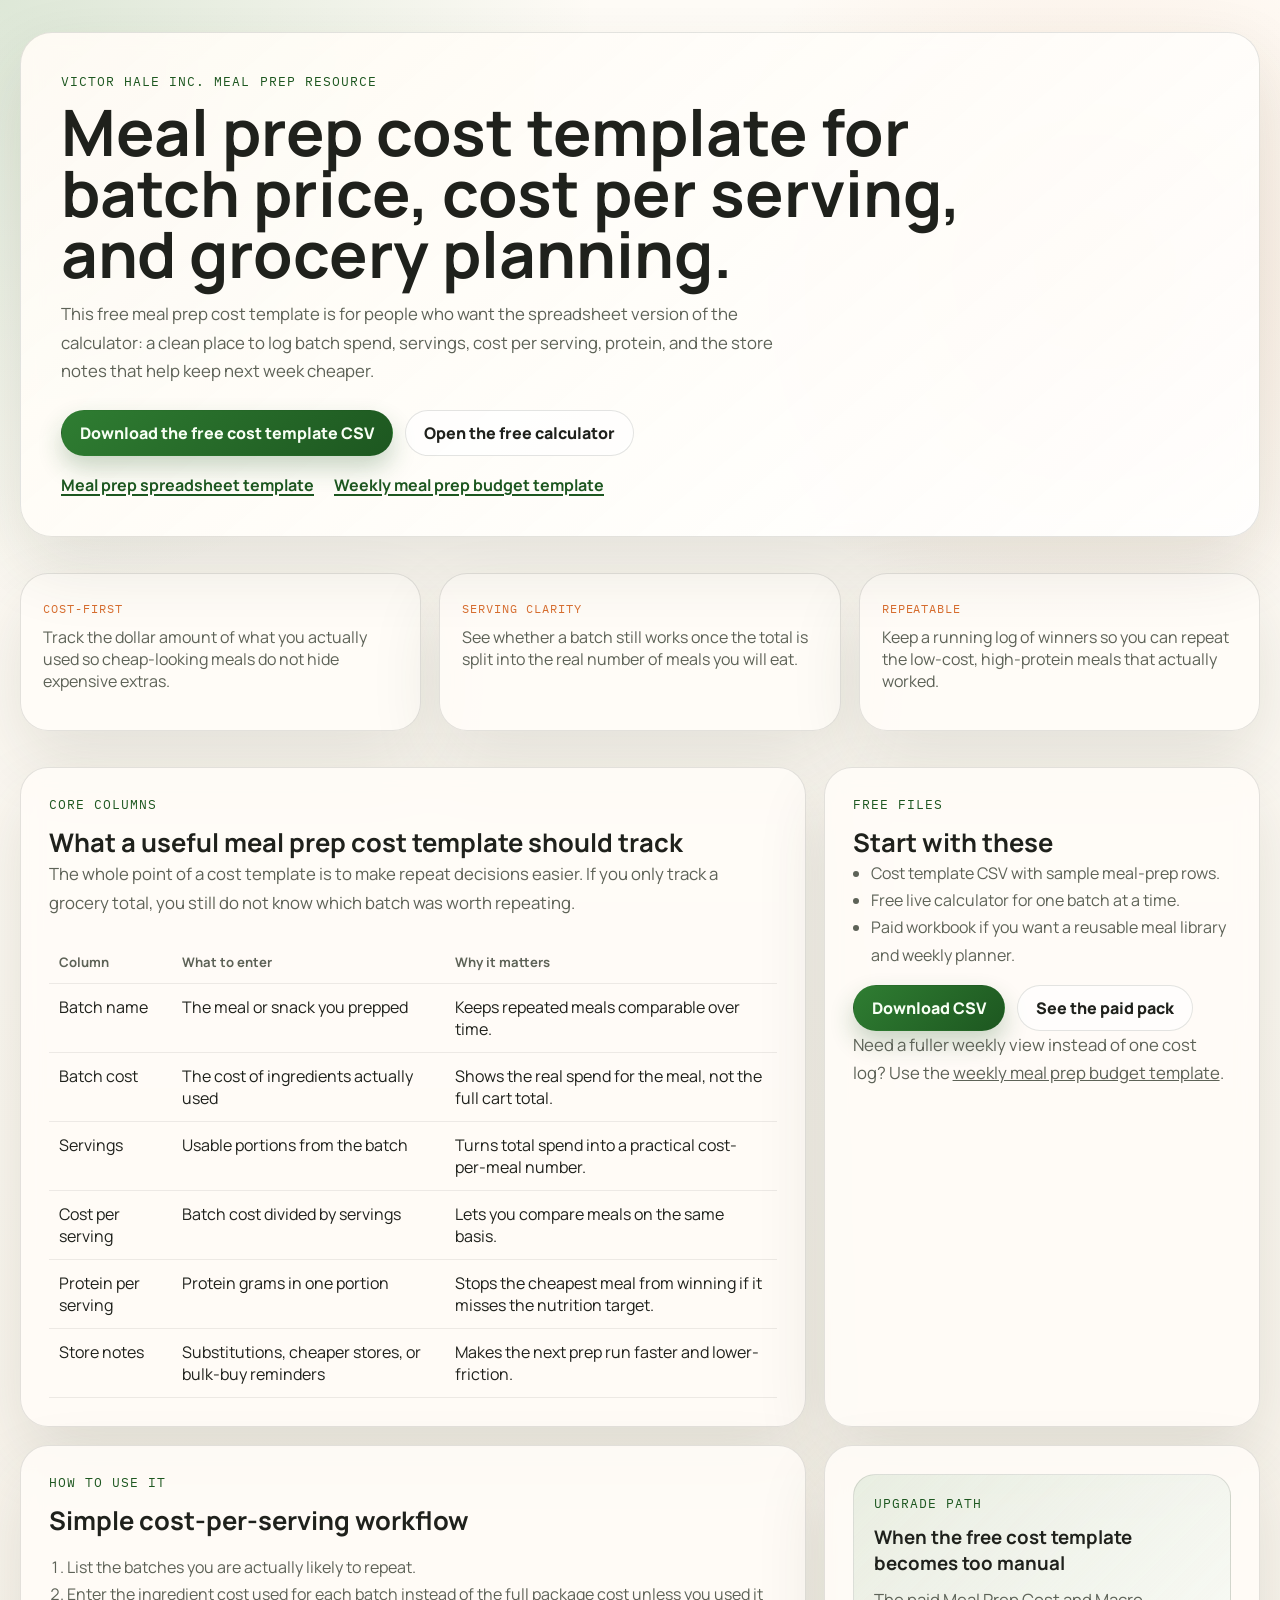
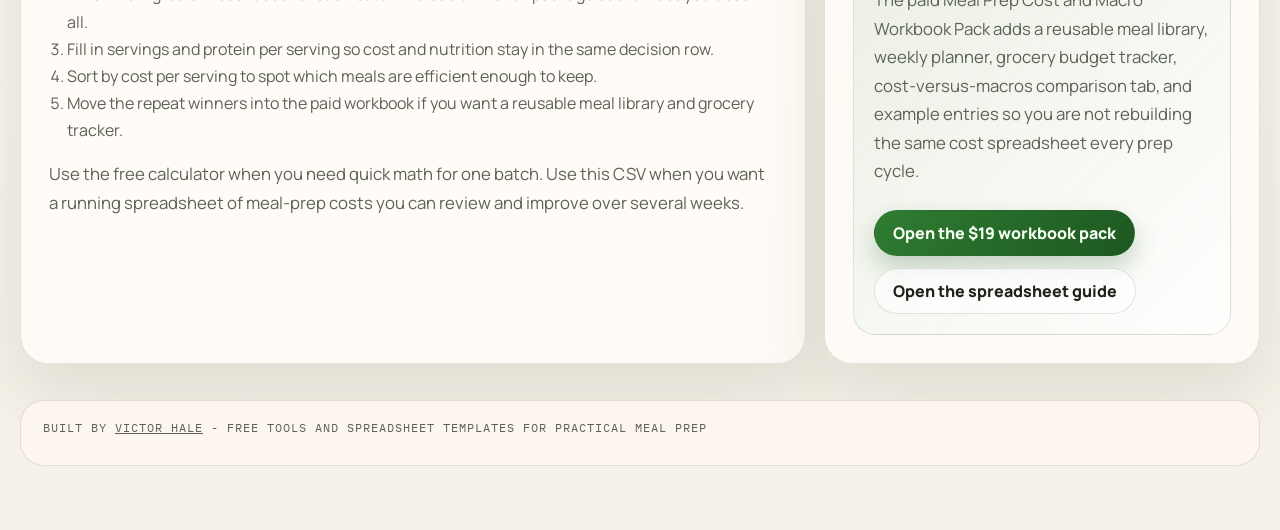
==== meal-prep-cost-template.html @ 1572016e "Add meal prep cost template SEO page" ====
<!doctype html>
<html lang="en">
  <head>
    <meta charset="utf-8">
    <meta name="viewport" content="width=device-width, initial-scale=1">
    <title>Meal Prep Cost Template</title>
    <meta
      name="description"
      content="Free meal prep cost template with batch cost, servings, cost per serving, and grocery notes for cheaper repeatable meal prep."
    >
    <link rel="preconnect" href="https://fonts.googleapis.com">
    <link rel="preconnect" href="https://fonts.gstatic.com" crossorigin>
    <link
      href="https://fonts.googleapis.com/css2?family=Manrope:wght@400;500;700;800&family=IBM+Plex+Mono:wght@400;500&display=swap"
      rel="stylesheet"
    >
    <link rel="stylesheet" href="styles.css">
  </head>
  <body>
    <div class="page-shell article-shell">
      <header class="hero">
        <p class="eyebrow">Victor Hale Inc. Meal Prep Resource</p>
        <h1>Meal prep cost template for batch price, cost per serving, and grocery planning.</h1>
        <p class="hero-copy">
          This free meal prep cost template is for people who want the spreadsheet version of the calculator:
          a clean place to log batch spend, servings, cost per serving, protein, and the store notes that help
          keep next week cheaper.
        </p>
        <div class="hero-actions">
          <a class="button button-primary" href="meal-prep-cost-template.csv">Download the free cost template CSV</a>
          <a class="button button-secondary" href="index.html">Open the free calculator</a>
        </div>
        <div class="resource-links">
          <a href="meal-prep-spreadsheet-template.html">Meal prep spreadsheet template</a>
          <a href="weekly-meal-prep-budget-template.html">Weekly meal prep budget template</a>
        </div>
      </header>

      <section class="proof-strip" aria-label="Meal prep cost template benefits">
        <article>
          <span>Cost-first</span>
          <p>Track the dollar amount of what you actually used so cheap-looking meals do not hide expensive extras.</p>
        </article>
        <article>
          <span>Serving clarity</span>
          <p>See whether a batch still works once the total is split into the real number of meals you will eat.</p>
        </article>
        <article>
          <span>Repeatable</span>
          <p>Keep a running log of winners so you can repeat the low-cost, high-protein meals that actually worked.</p>
        </article>
      </section>

      <main class="article-layout">
        <section class="card">
          <div class="card-head">
            <p class="kicker">Core columns</p>
            <h2>What a useful meal prep cost template should track</h2>
          </div>
          <p class="hero-copy">
            The whole point of a cost template is to make repeat decisions easier. If you only track a grocery total,
            you still do not know which batch was worth repeating.
          </p>
          <table class="template-table">
            <thead>
              <tr>
                <th>Column</th>
                <th>What to enter</th>
                <th>Why it matters</th>
              </tr>
            </thead>
            <tbody>
              <tr>
                <td>Batch name</td>
                <td>The meal or snack you prepped</td>
                <td>Keeps repeated meals comparable over time.</td>
              </tr>
              <tr>
                <td>Batch cost</td>
                <td>The cost of ingredients actually used</td>
                <td>Shows the real spend for the meal, not the full cart total.</td>
              </tr>
              <tr>
                <td>Servings</td>
                <td>Usable portions from the batch</td>
                <td>Turns total spend into a practical cost-per-meal number.</td>
              </tr>
              <tr>
                <td>Cost per serving</td>
                <td>Batch cost divided by servings</td>
                <td>Lets you compare meals on the same basis.</td>
              </tr>
              <tr>
                <td>Protein per serving</td>
                <td>Protein grams in one portion</td>
                <td>Stops the cheapest meal from winning if it misses the nutrition target.</td>
              </tr>
              <tr>
                <td>Store notes</td>
                <td>Substitutions, cheaper stores, or bulk-buy reminders</td>
                <td>Makes the next prep run faster and lower-friction.</td>
              </tr>
            </tbody>
          </table>
        </section>

        <aside class="card">
          <div class="card-head">
            <p class="kicker">Free files</p>
            <h2>Start with these</h2>
          </div>
          <ul class="check-list">
            <li>Cost template CSV with sample meal-prep rows.</li>
            <li>Free live calculator for one batch at a time.</li>
            <li>Paid workbook if you want a reusable meal library and weekly planner.</li>
          </ul>
          <div class="hero-actions">
            <a class="button button-primary" href="meal-prep-cost-template.csv">Download CSV</a>
            <a class="button button-secondary" href="https://victorhale1.gumroad.com/l/czrjg" target="_blank" rel="noopener">See the paid pack</a>
          </div>
          <p class="hero-copy">
            Need a fuller weekly view instead of one cost log? Use the
            <a href="weekly-meal-prep-budget-template.html">weekly meal prep budget template</a>.
          </p>
        </aside>

        <section class="card">
          <div class="card-head">
            <p class="kicker">How to use it</p>
            <h2>Simple cost-per-serving workflow</h2>
          </div>
          <ol class="number-list">
            <li>List the batches you are actually likely to repeat.</li>
            <li>Enter the ingredient cost used for each batch instead of the full package cost unless you used it all.</li>
            <li>Fill in servings and protein per serving so cost and nutrition stay in the same decision row.</li>
            <li>Sort by cost per serving to spot which meals are efficient enough to keep.</li>
            <li>Move the repeat winners into the paid workbook if you want a reusable meal library and grocery tracker.</li>
          </ol>
          <p class="hero-copy">
            Use the free calculator when you need quick math for one batch. Use this CSV when you want a running spreadsheet
            of meal-prep costs you can review and improve over several weeks.
          </p>
        </section>

        <section class="card">
          <div class="cta-box">
            <p class="kicker">Upgrade path</p>
            <h3>When the free cost template becomes too manual</h3>
            <p class="hero-copy">
              The paid Meal Prep Cost and Macro Workbook Pack adds a reusable meal library, weekly planner, grocery budget tracker,
              cost-versus-macros comparison tab, and example entries so you are not rebuilding the same cost spreadsheet every prep cycle.
            </p>
            <div class="hero-actions">
              <a class="button button-primary" href="https://victorhale1.gumroad.com/l/czrjg" target="_blank" rel="noopener">Open the $19 workbook pack</a>
              <a class="button button-secondary" href="meal-prep-spreadsheet-template.html">Open the spreadsheet guide</a>
            </div>
          </div>
        </section>
      </main>

      <footer class="source-note">
        <p>Built by <a href="https://victorhale1.gumroad.com" target="_blank" rel="noopener">Victor Hale</a> - Free tools and spreadsheet templates for practical meal prep</p>
      </footer>
    </div>
  </body>
</html>
---- styles.css ----
:root {
  --bg: #f6f1e8;
  --paper: rgba(255, 252, 247, 0.88);
  --ink: #1f211c;
  --muted: #5d6257;
  --line: rgba(31, 33, 28, 0.12);
  --accent: #2f7d32;
  --accent-dark: #1d5720;
  --accent-soft: #dff0d4;
  --grain: #d86e2f;
  --shadow: 0 28px 70px rgba(48, 54, 37, 0.12);
}

* {
  box-sizing: border-box;
}

html {
  scroll-behavior: smooth;
}

body {
  margin: 0;
  font-family: "Manrope", sans-serif;
  color: var(--ink);
  background:
    radial-gradient(circle at top left, rgba(47, 125, 50, 0.16), transparent 24%),
    radial-gradient(circle at 85% 12%, rgba(216, 110, 47, 0.12), transparent 18%),
    linear-gradient(180deg, #fffcf7 0%, var(--bg) 100%);
}

a {
  color: inherit;
}

button,
input,
select,
textarea {
  font: inherit;
}

.page-shell {
  width: min(1240px, calc(100% - 32px));
  margin: 0 auto;
  padding: 32px 0 64px;
}

.hero,
.card,
.source-note {
  backdrop-filter: blur(10px);
}

.hero {
  padding: 40px;
  border: 1px solid var(--line);
  border-radius: 32px;
  background: linear-gradient(140deg, rgba(255, 251, 244, 0.96), rgba(255, 255, 255, 0.84));
  box-shadow: var(--shadow);
}

.eyebrow,
.kicker,
.proof-strip span,
.source-note {
  font-family: "IBM Plex Mono", monospace;
  text-transform: uppercase;
  letter-spacing: 0.08em;
}

.eyebrow,
.kicker {
  color: var(--accent-dark);
  font-size: 0.8rem;
  margin: 0 0 12px;
}

h1,
h2,
h3,
p,
ul {
  margin-top: 0;
}

h1 {
  max-width: 900px;
  margin-bottom: 16px;
  font-size: clamp(2.6rem, 5vw, 5.2rem);
  line-height: 0.95;
}

.hero-copy {
  max-width: 760px;
  margin-bottom: 24px;
  color: var(--muted);
  font-size: 1.05rem;
  line-height: 1.7;
}

.hero-actions {
  display: flex;
  flex-wrap: wrap;
  gap: 12px;
}

.resource-links {
  display: flex;
  flex-wrap: wrap;
  gap: 12px 20px;
  margin-top: 18px;
}

.resource-links a {
  color: var(--accent-dark);
  font-weight: 700;
  text-decoration-thickness: 2px;
  text-underline-offset: 0.18em;
}

.button,
.icon-button {
  display: inline-flex;
  align-items: center;
  justify-content: center;
  min-height: 46px;
  padding: 0 18px;
  border-radius: 999px;
  border: 1px solid var(--line);
  text-decoration: none;
  font-weight: 800;
  transition: transform 160ms ease, box-shadow 160ms ease;
  cursor: pointer;
}

.button:hover,
.icon-button:hover {
  transform: translateY(-1px);
}

.button-primary {
  color: #f7fff4;
  background: linear-gradient(135deg, var(--accent), var(--accent-dark));
  border-color: transparent;
  box-shadow: 0 12px 24px rgba(29, 87, 32, 0.24);
}

.button-secondary,
.icon-button {
  background: rgba(255, 255, 255, 0.66);
}

.proof-strip,
.content-grid,
.results-panel,
.summary-grid,
.workflow-list {
  display: grid;
  gap: 18px;
}

.proof-strip {
  margin: 18px 0;
  grid-template-columns: repeat(3, minmax(0, 1fr));
}

.proof-strip article,
.card {
  border: 1px solid var(--line);
  border-radius: 28px;
  background: var(--paper);
  box-shadow: var(--shadow);
}

.proof-strip article {
  padding: 22px;
}

.proof-strip span {
  display: inline-block;
  margin-bottom: 10px;
  color: var(--grain);
  font-size: 0.75rem;
}

.proof-strip p,
.micro-note,
.workflow-list p,
.bullet-list,
.source-note,
.summary-text,
.stack-item p,
.hero-copy {
  color: var(--muted);
}

.content-grid {
  grid-template-columns: minmax(0, 1.55fr) minmax(300px, 0.88fr);
  align-items: start;
}

.card {
  padding: 28px;
}

.calculator-card {
  grid-row: span 2;
}

.card-head h2,
.panel-head h3,
.table-head h3 {
  margin-bottom: 0;
  font-size: clamp(1.45rem, 2vw, 2.35rem);
}

.recipe-head,
.table-head {
  display: flex;
  gap: 14px;
  align-items: end;
  justify-content: space-between;
}

.recipe-head {
  margin: 24px 0 18px;
  flex-wrap: wrap;
}

.recipe-head label {
  flex: 1 1 240px;
}

.table-card,
.panel,
.result-box,
.workflow-list article {
  border: 1px solid var(--line);
  border-radius: 22px;
  background: rgba(255, 255, 255, 0.66);
}

.table-card,
.panel,
.workflow-list article {
  padding: 20px;
}

label {
  display: grid;
  gap: 8px;
  font-weight: 600;
}

input,
select,
textarea {
  width: 100%;
  padding: 13px 14px;
  border: 1px solid rgba(31, 33, 28, 0.14);
  border-radius: 16px;
  background: rgba(255, 255, 255, 0.92);
}

.ingredient-table-wrap {
  overflow-x: auto;
  margin-top: 18px;
}

.ingredient-table {
  width: 100%;
  min-width: 980px;
  border-collapse: collapse;
}

.ingredient-table th,
.ingredient-table td {
  padding: 10px 8px;
  border-bottom: 1px solid rgba(31, 33, 28, 0.08);
  text-align: left;
  vertical-align: top;
}

.ingredient-table th {
  font-size: 0.82rem;
  color: var(--muted);
}

.ingredient-table td:first-child {
  min-width: 180px;
}

.ingredient-table td:last-child {
  width: 60px;
}

.icon-button {
  min-height: 40px;
  width: 40px;
  padding: 0;
}

.results-panel {
  margin: 18px 0;
  grid-template-columns: repeat(2, minmax(0, 1fr));
}

.result-box {
  padding: 18px;
}

.result-box span {
  display: block;
  margin-bottom: 8px;
  color: var(--muted);
  font-size: 0.82rem;
}

.result-box strong {
  font-size: clamp(1.32rem, 2vw, 1.9rem);
}

.result-box.accent {
  background: linear-gradient(135deg, rgba(47, 125, 50, 0.16), rgba(223, 240, 212, 0.75));
}

.summary-grid {
  grid-template-columns: repeat(2, minmax(0, 1fr));
}

.stack-list {
  display: grid;
  gap: 12px;
}

.stack-item {
  padding: 14px 16px;
  border: 1px solid rgba(31, 33, 28, 0.08);
  border-radius: 18px;
  background: rgba(255, 255, 255, 0.82);
}

.stack-item div {
  display: flex;
  justify-content: space-between;
  gap: 12px;
  margin-bottom: 6px;
}

.stack-item strong {
  font-size: 1rem;
}

.stack-item span,
.empty-state {
  color: var(--muted);
}

.empty-state {
  margin: 0;
  line-height: 1.6;
}

.copy-panel {
  margin-top: 18px;
}

textarea {
  min-height: 170px;
  resize: vertical;
  margin: 12px 0 16px;
}

.bullet-list {
  padding-left: 18px;
  line-height: 1.7;
}

.source-note {
  margin-top: 18px;
  padding: 18px 22px;
  border: 1px solid var(--line);
  border-radius: 24px;
  background: rgba(255, 248, 241, 0.8);
  font-size: 0.78rem;
}

.article-shell {
  display: grid;
  gap: 18px;
}

.article-layout {
  display: grid;
  grid-template-columns: minmax(0, 1.35fr) minmax(280px, 0.75fr);
  gap: 18px;
  align-items: start;
}

.article-layout .card {
  height: 100%;
}

.check-list,
.number-list {
  padding-left: 18px;
  line-height: 1.7;
  color: var(--muted);
}

.template-table {
  width: 100%;
  border-collapse: collapse;
  margin-top: 16px;
}

.template-table th,
.template-table td {
  padding: 12px 10px;
  border-bottom: 1px solid rgba(31, 33, 28, 0.08);
  text-align: left;
  vertical-align: top;
}

.template-table th {
  font-size: 0.82rem;
  color: var(--muted);
}

.cta-box {
  border: 1px solid var(--line);
  border-radius: 22px;
  padding: 20px;
  background: linear-gradient(135deg, rgba(47, 125, 50, 0.1), rgba(255, 255, 255, 0.82));
}

.cta-box h3 {
  margin-bottom: 10px;
}

@media (max-width: 960px) {
  .article-layout {
    grid-template-columns: 1fr;
  }
}

@media (max-width: 960px) {
  .content-grid,
  .proof-strip,
  .summary-grid,
  .results-panel {
    grid-template-columns: 1fr;
  }

  .hero,
  .card {
    padding: 24px;
  }

  .page-shell {
    width: min(100% - 20px, 1240px);
    padding-top: 20px;
  }
}
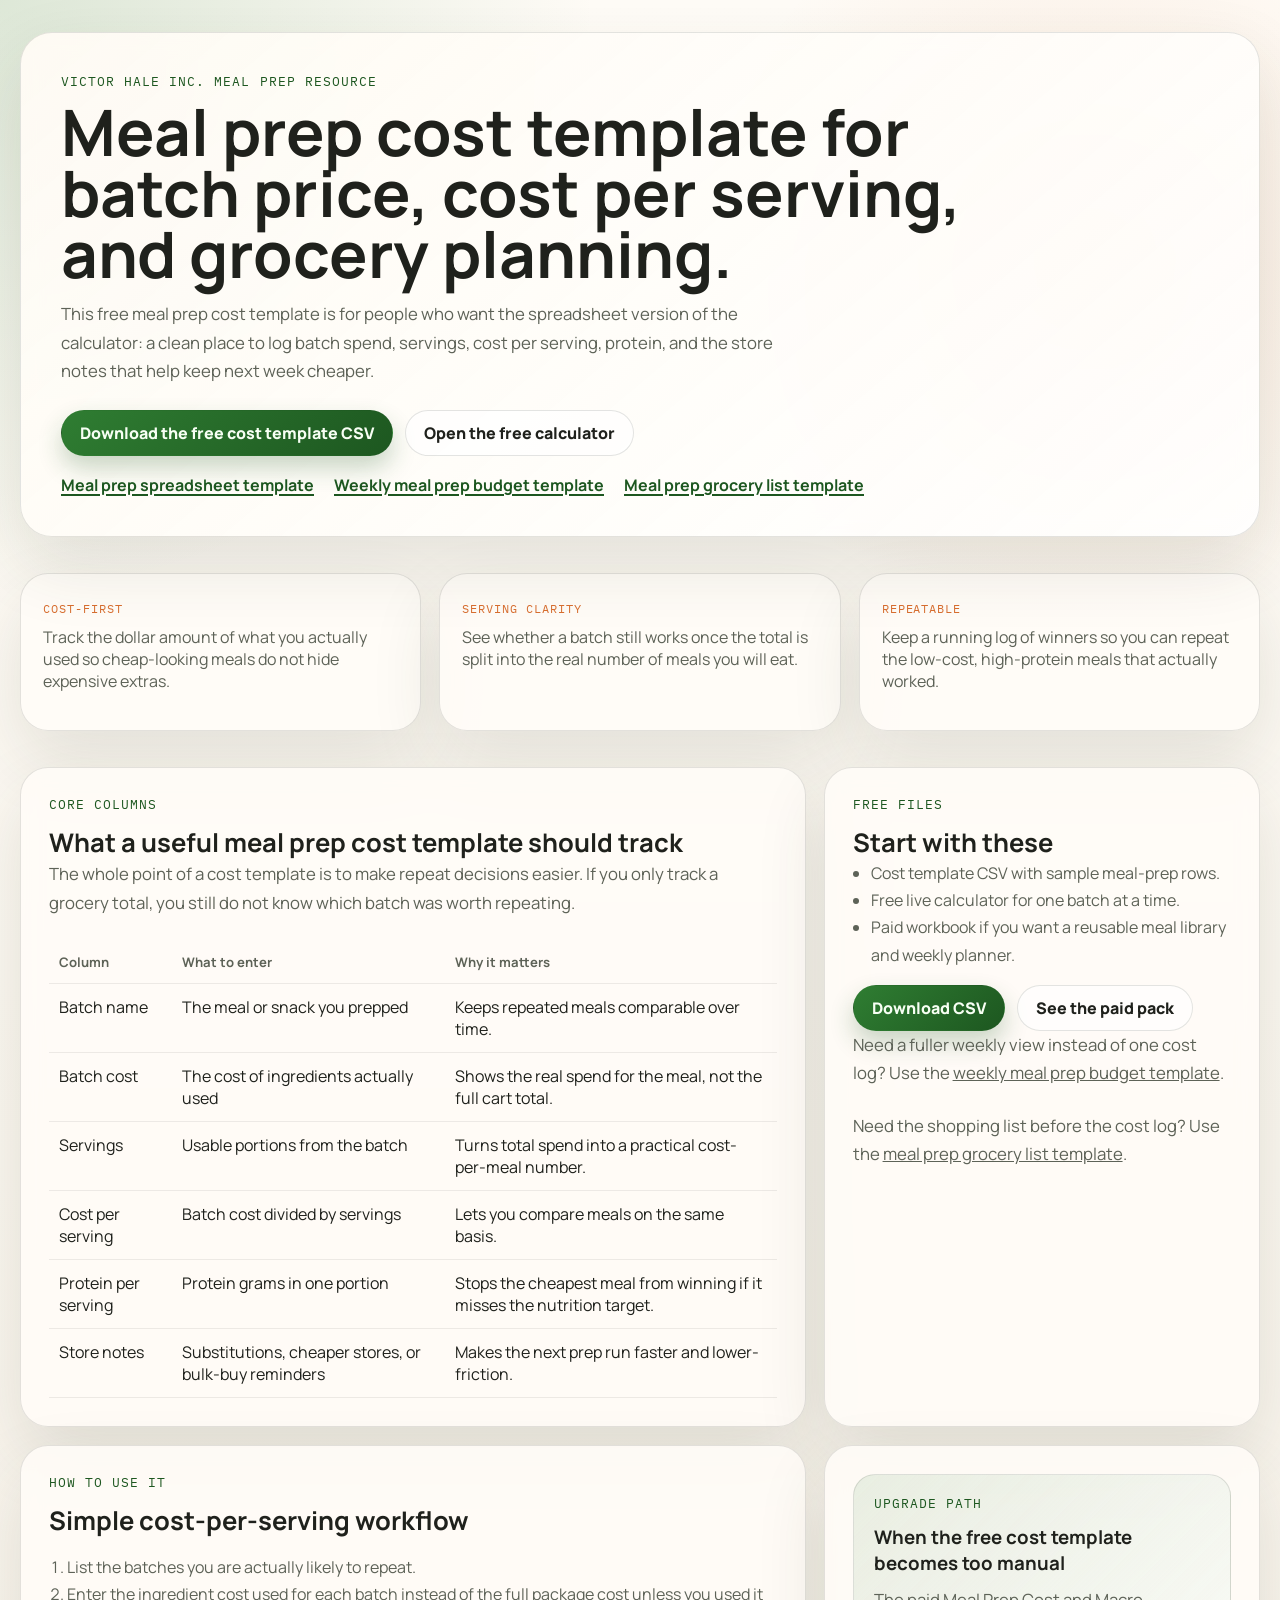
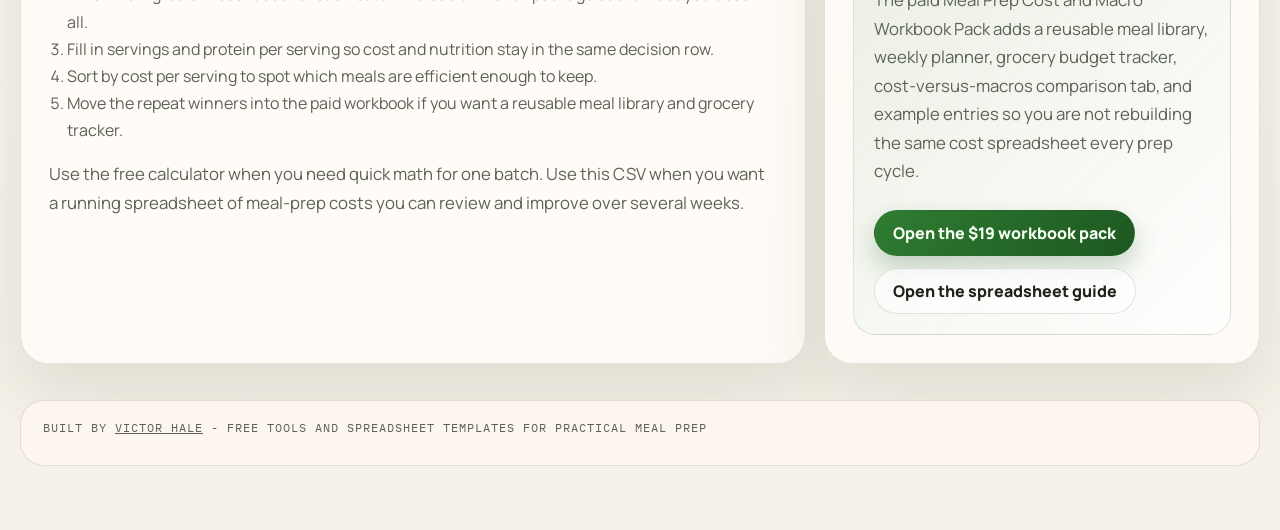
==== commit 1db3b361: "Add meal prep grocery list template page" ====
--- a/meal-prep-cost-template.html
+++ b/meal-prep-cost-template.html
@@ -33,6 +33,7 @@
         <div class="resource-links">
           <a href="meal-prep-spreadsheet-template.html">Meal prep spreadsheet template</a>
           <a href="weekly-meal-prep-budget-template.html">Weekly meal prep budget template</a>
+          <a href="meal-prep-grocery-list-template.html">Meal prep grocery list template</a>
         </div>
       </header>
 
@@ -122,6 +123,10 @@
             Need a fuller weekly view instead of one cost log? Use the
             <a href="weekly-meal-prep-budget-template.html">weekly meal prep budget template</a>.
           </p>
+          <p class="hero-copy">
+            Need the shopping list before the cost log? Use the
+            <a href="meal-prep-grocery-list-template.html">meal prep grocery list template</a>.
+          </p>
         </aside>
 
         <section class="card">
